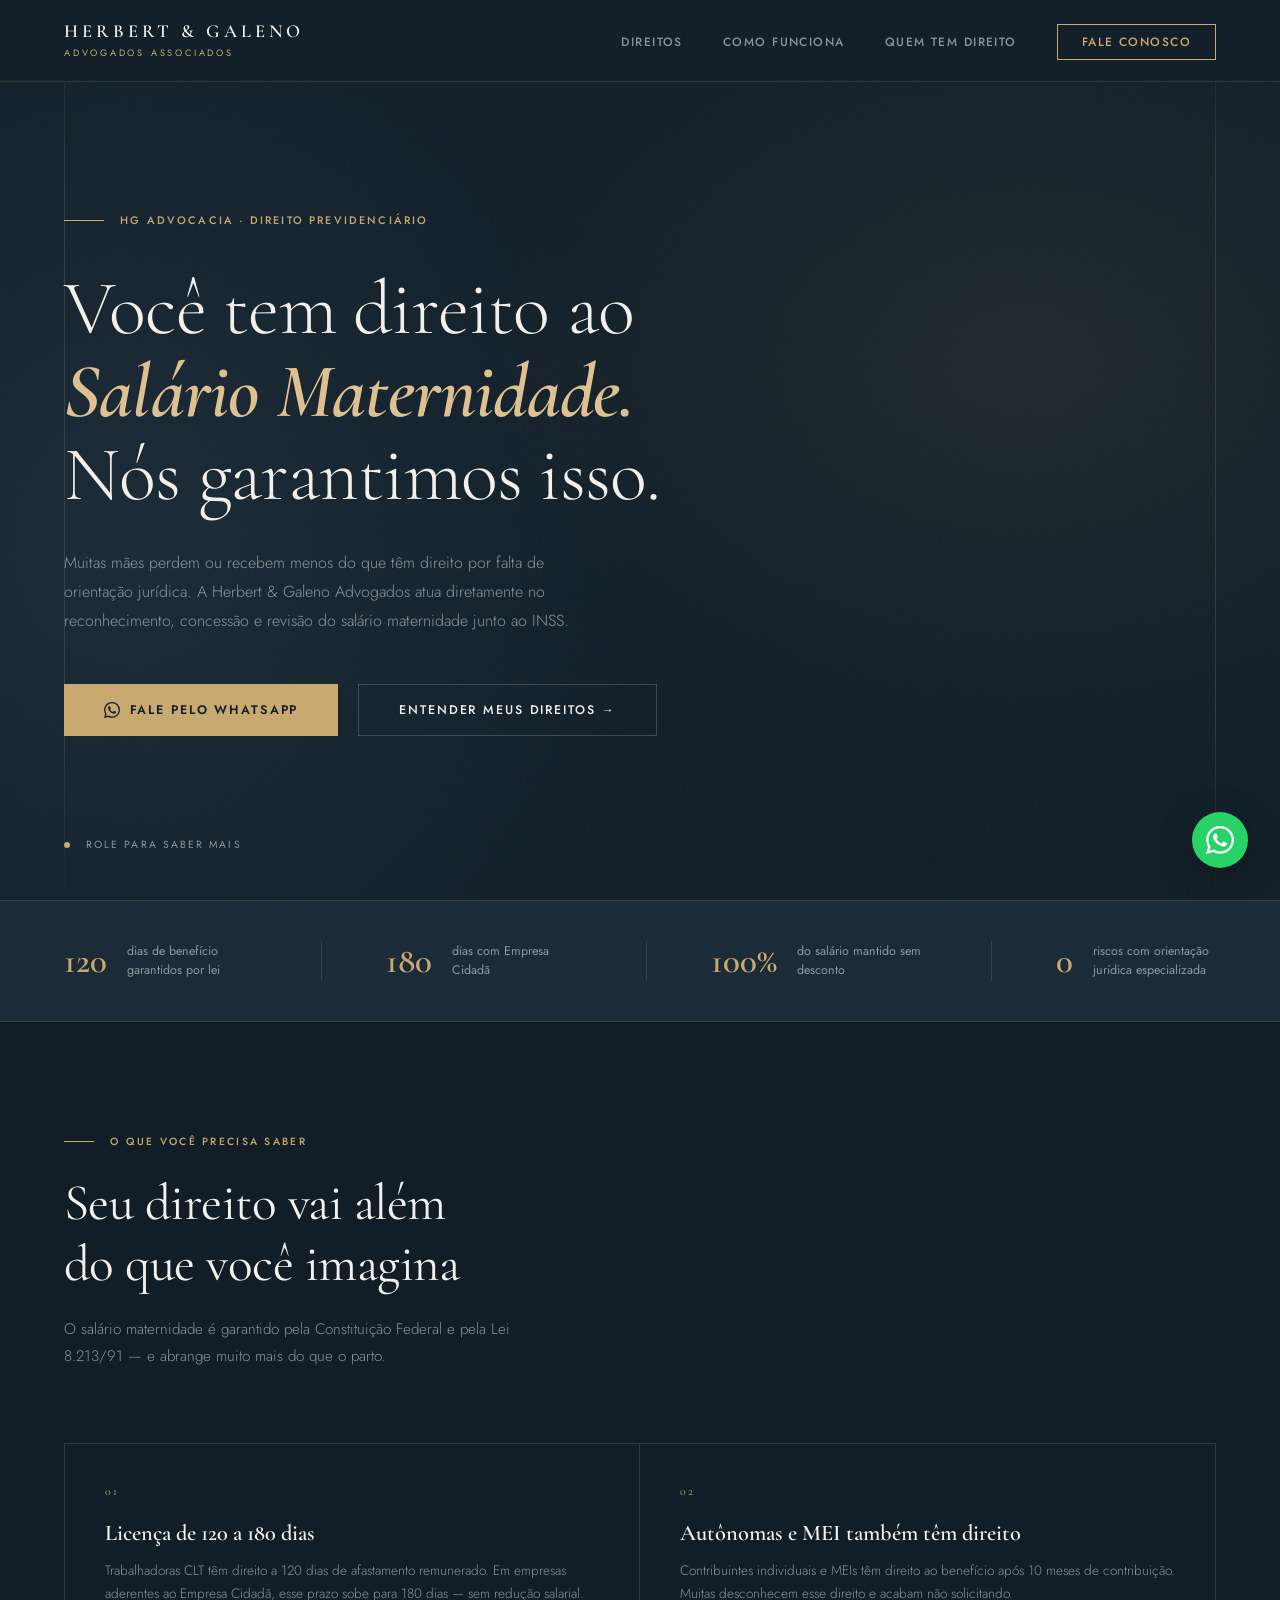
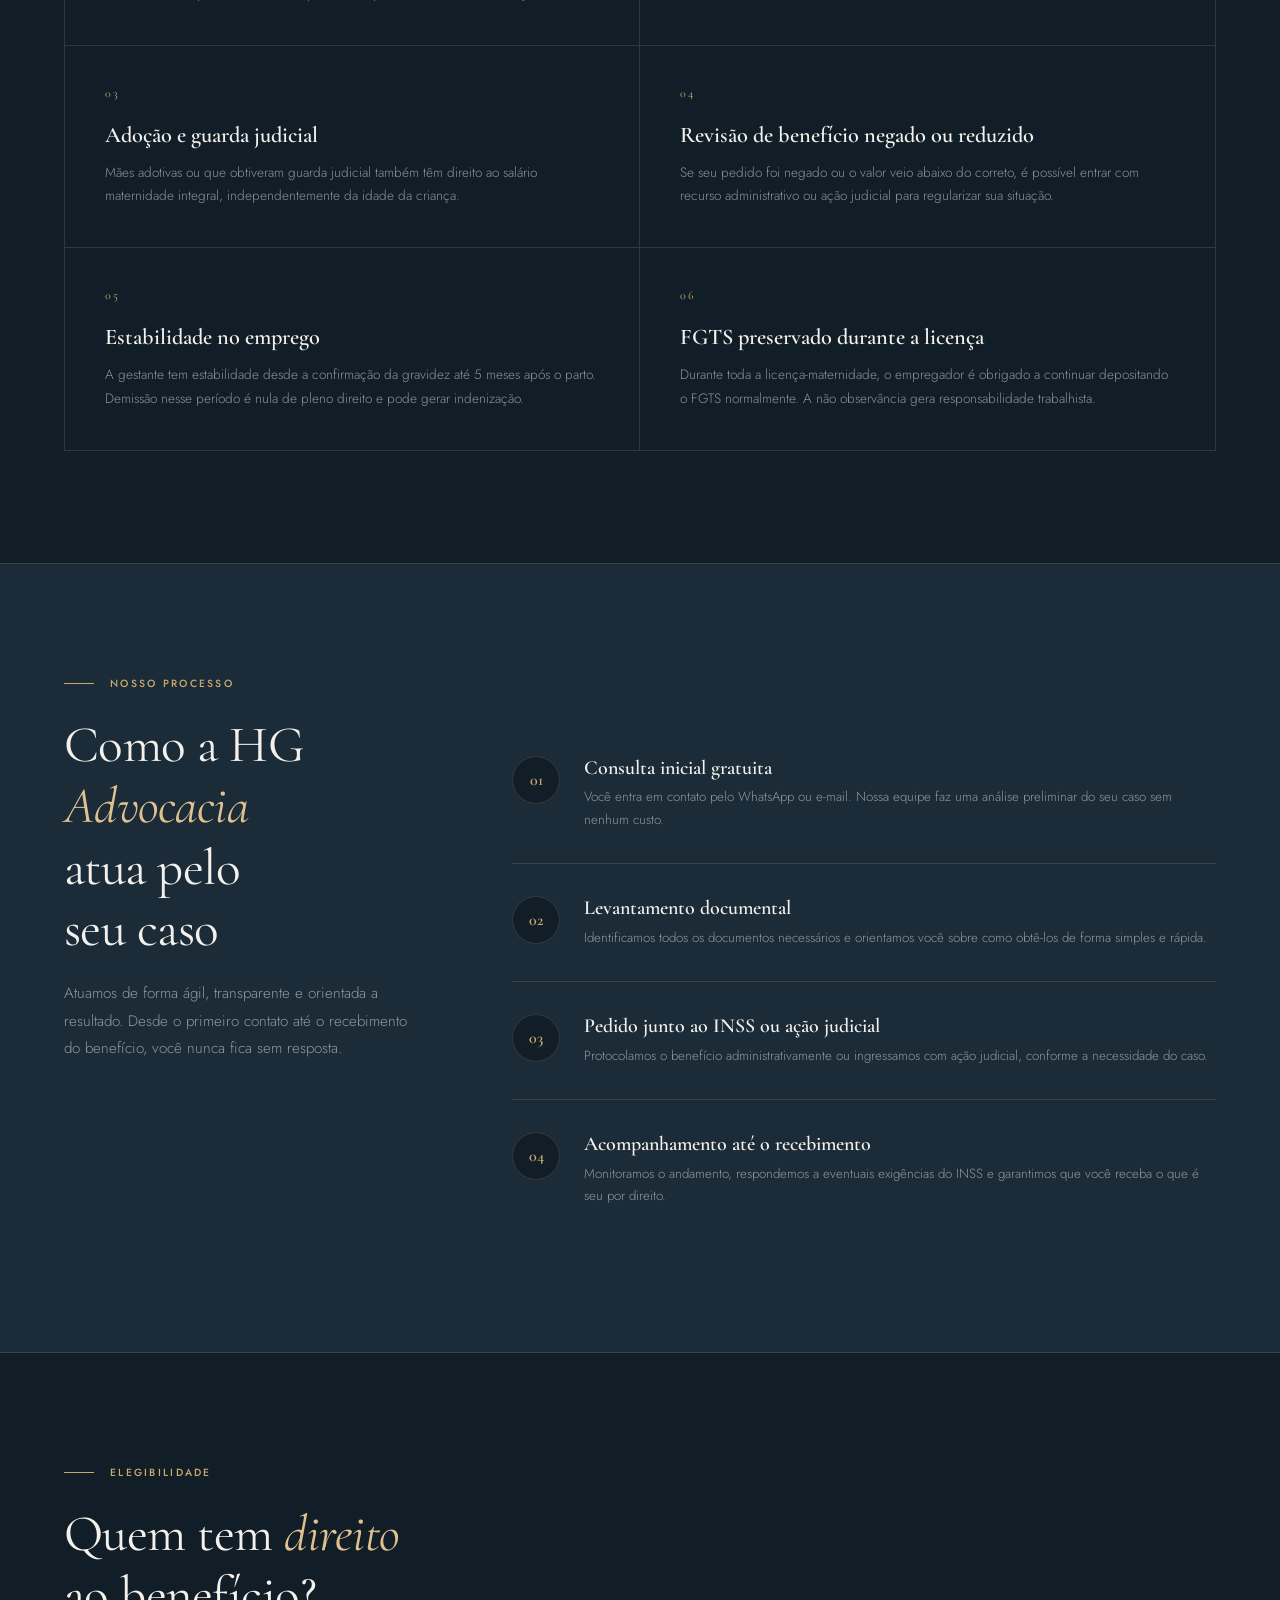
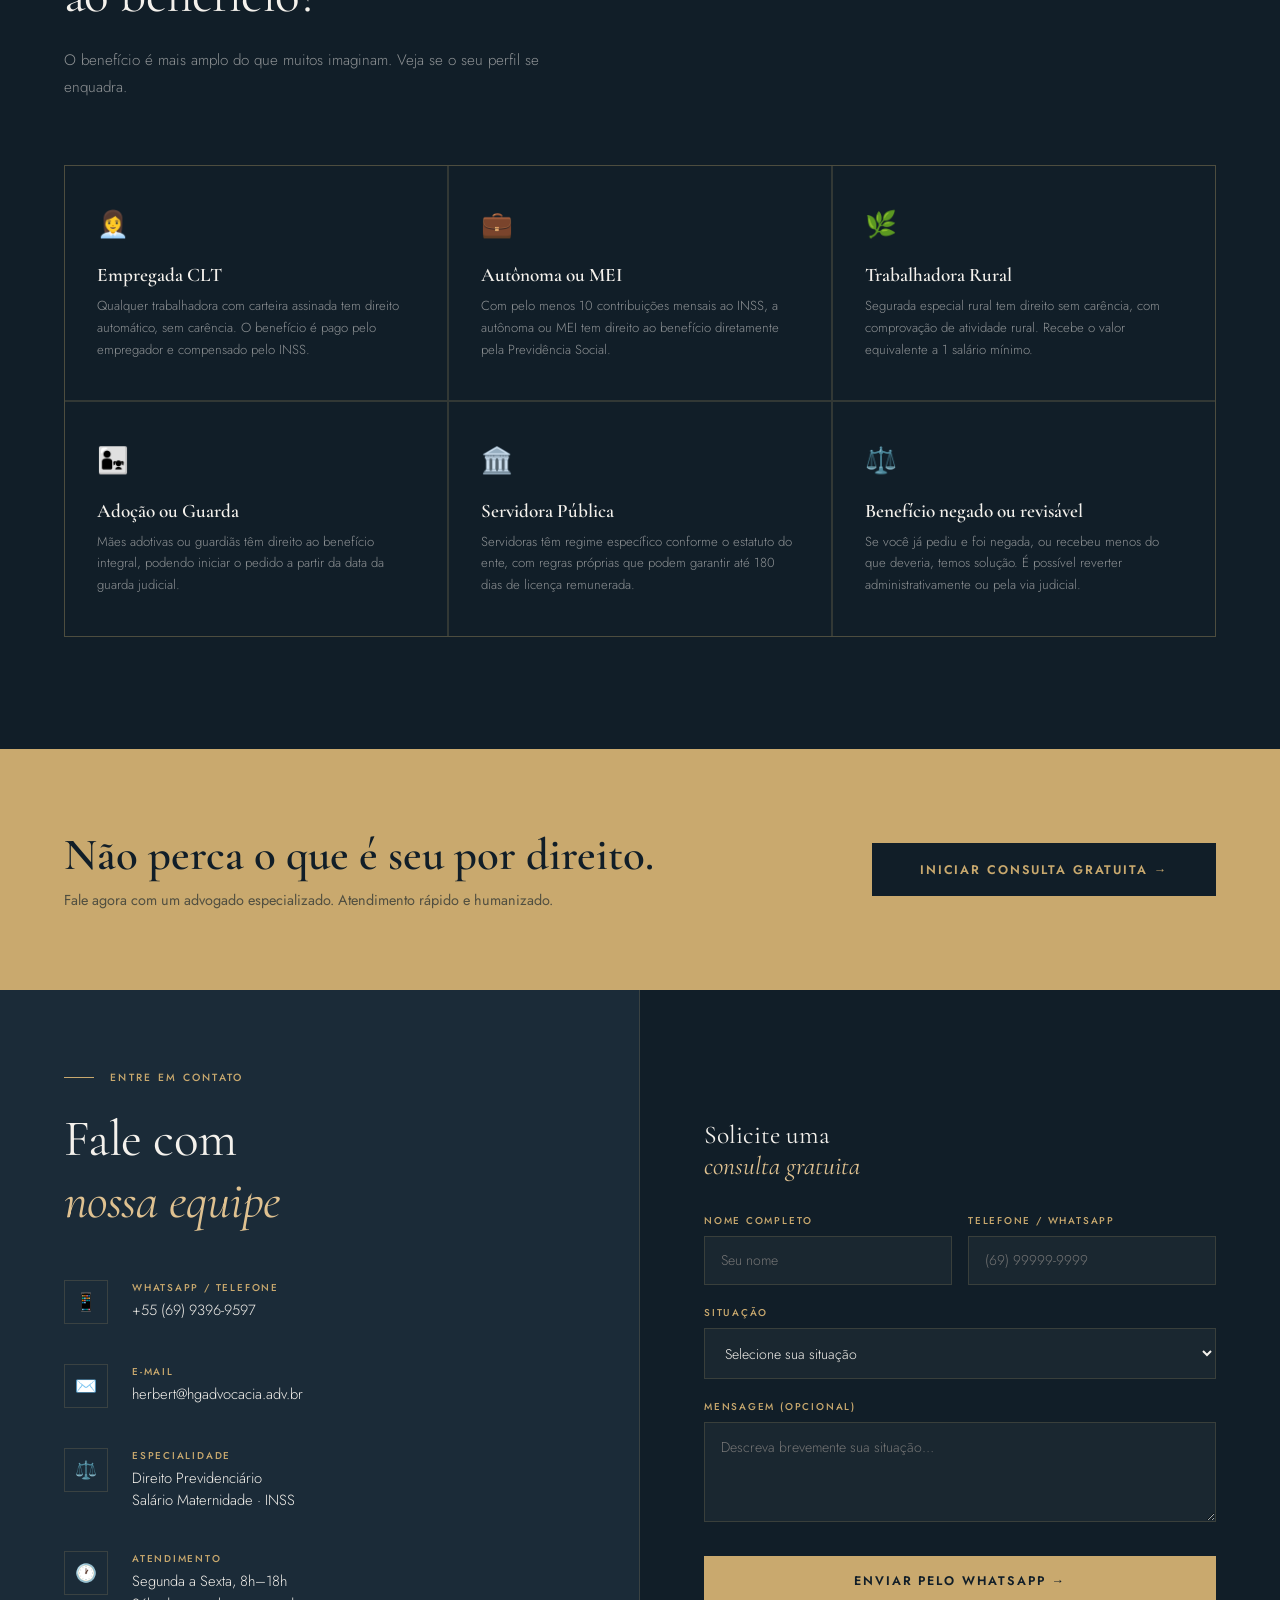
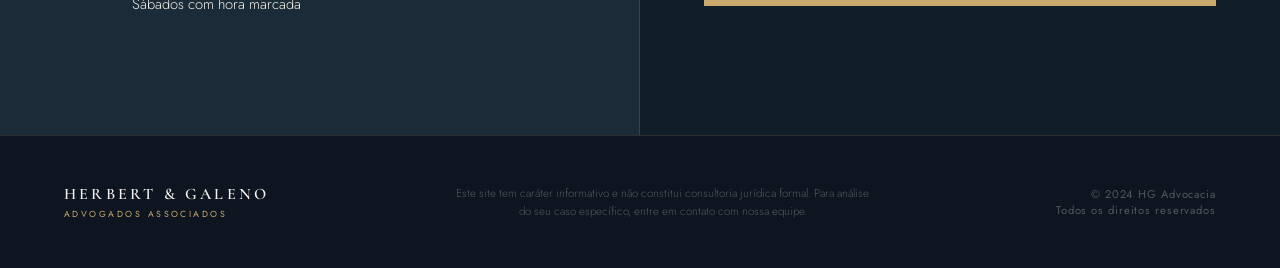
==== hg-salario-maternidade.html @ 3f0a9c1f "Add files via upload" ====
<!DOCTYPE html>
<html lang="pt-BR">
<head>
<meta charset="UTF-8">
<meta name="viewport" content="width=device-width, initial-scale=1.0">
<title>Salário Maternidade — Herbert & Galeno Advogados</title>
<link href="https://fonts.googleapis.com/css2?family=Cormorant+Garamond:ital,wght@0,300;0,400;0,600;0,700;1,300;1,400;1,600&family=Jost:wght@300;400;500;600&display=swap" rel="stylesheet">
<style>
  :root {
    --navy:    #1B2B38;
    --navy-dk: #111E28;
    --navy-lt: #253545;
    --gold:    #C9A96E;
    --gold-lt: #DFC190;
    --white:   #F4F1EC;
    --muted:   rgba(244,241,236,0.55);
    --border:  rgba(201,169,110,0.18);
  }

  *, *::before, *::after { box-sizing: border-box; margin: 0; padding: 0; }
  html { scroll-behavior: smooth; }

  body {
    font-family: 'Jost', sans-serif;
    background: var(--navy-dk);
    color: var(--white);
    overflow-x: hidden;
  }

  body::after {
    content: '';
    position: fixed; inset: 0;
    background-image: url("data:image/svg+xml,%3Csvg viewBox='0 0 512 512' xmlns='http://www.w3.org/2000/svg'%3E%3Cfilter id='g'%3E%3CfeTurbulence type='fractalNoise' baseFrequency='0.9' numOctaves='4' stitchTiles='stitch'/%3E%3C/filter%3E%3Crect width='100%25' height='100%25' filter='url(%23g)' opacity='0.035'/%3E%3C/svg%3E");
    pointer-events: none; z-index: 1000;
  }

  nav {
    position: fixed; top: 0; left: 0; right: 0; z-index: 200;
    display: flex; align-items: center; justify-content: space-between;
    padding: 1.4rem 4rem;
    background: rgba(17,30,40,0.92);
    backdrop-filter: blur(16px);
    border-bottom: 1px solid var(--border);
  }

  .nav-logo { display: flex; flex-direction: column; }

  .nav-logo-main {
    font-family: 'Cormorant Garamond', serif;
    font-size: 1.15rem; font-weight: 600;
    letter-spacing: 0.22em; color: var(--white);
    text-transform: uppercase; line-height: 1;
  }

  .nav-logo-sub {
    font-size: 0.58rem; font-weight: 400;
    letter-spacing: 0.3em; color: var(--gold);
    text-transform: uppercase; margin-top: 0.3rem;
  }

  .nav-links { display: flex; gap: 2.5rem; list-style: none; }

  .nav-links a {
    font-size: 0.75rem; font-weight: 500;
    letter-spacing: 0.12em; text-transform: uppercase;
    color: var(--muted); text-decoration: none;
    transition: color 0.2s;
  }

  .nav-links a:hover { color: var(--gold); }

  .nav-cta {
    border: 1px solid var(--gold) !important;
    color: var(--gold) !important;
    padding: 0.5rem 1.5rem !important;
    transition: background 0.2s, color 0.2s !important;
  }

  .nav-cta:hover { background: var(--gold) !important; color: var(--navy-dk) !important; }

  .hero {
    min-height: 100vh;
    display: flex; flex-direction: column;
    justify-content: center;
    padding: 8rem 4rem 5rem;
    position: relative; overflow: hidden;
  }

  .hero-bg {
    position: absolute; inset: 0;
    background:
      radial-gradient(ellipse 60% 60% at 80% 40%, rgba(201,169,110,0.07) 0%, transparent 70%),
      radial-gradient(ellipse 50% 80% at 10% 60%, rgba(27,43,56,0.9) 0%, transparent 80%);
    pointer-events: none;
  }

  .hero-line {
    position: absolute; top: 0; bottom: 0; left: 4rem;
    width: 1px;
    background: linear-gradient(to bottom, transparent, var(--border) 20%, var(--border) 80%, transparent);
    pointer-events: none;
  }

  .hero-line-r { left: auto; right: 4rem; }

  .hero-inner { max-width: 820px; position: relative; z-index: 2; }

  .hero-eyebrow {
    display: flex; align-items: center; gap: 1rem;
    margin-bottom: 2.5rem;
    animation: fadeIn 1s ease both;
  }

  .hero-eyebrow-line { width: 40px; height: 1px; background: var(--gold); }

  .hero-eyebrow-text {
    font-size: 0.68rem; font-weight: 500;
    letter-spacing: 0.2em; text-transform: uppercase;
    color: var(--gold);
  }

  .hero h1 {
    font-family: 'Cormorant Garamond', serif;
    font-size: clamp(3rem, 6vw, 5.5rem);
    font-weight: 300; line-height: 1.08;
    letter-spacing: -0.01em;
    margin-bottom: 2rem;
    animation: fadeIn 1s 0.2s ease both;
  }

  .hero h1 strong { font-weight: 600; font-style: italic; color: var(--gold-lt); }

  .hero-desc {
    font-size: 1rem; font-weight: 300; line-height: 1.8;
    color: var(--muted); max-width: 540px; margin-bottom: 3rem;
    animation: fadeIn 1s 0.4s ease both;
  }

  .hero-actions {
    display: flex; gap: 1.25rem; flex-wrap: wrap;
    animation: fadeIn 1s 0.6s ease both;
  }

  .btn-gold {
    background: var(--gold); color: var(--navy-dk);
    padding: 1rem 2.5rem;
    font-family: 'Jost', sans-serif;
    font-size: 0.78rem; font-weight: 600;
    letter-spacing: 0.15em; text-transform: uppercase;
    text-decoration: none;
    display: inline-flex; align-items: center; gap: 0.6rem;
    transition: background 0.2s, transform 0.2s;
  }

  .btn-gold:hover { background: var(--gold-lt); transform: translateY(-2px); }

  .btn-outline {
    border: 1px solid rgba(244,241,236,0.2); color: var(--white);
    padding: 1rem 2.5rem;
    font-size: 0.78rem; font-weight: 500;
    letter-spacing: 0.15em; text-transform: uppercase;
    text-decoration: none;
    transition: border-color 0.2s, color 0.2s, transform 0.2s;
  }

  .btn-outline:hover { border-color: var(--gold); color: var(--gold); transform: translateY(-2px); }

  .hero-scroll {
    position: absolute; bottom: 3rem; left: 4rem;
    display: flex; align-items: center; gap: 1rem;
    font-size: 0.65rem; letter-spacing: 0.2em; text-transform: uppercase;
    color: var(--muted);
    animation: fadeIn 1s 1s ease both;
  }

  .hero-scroll-dot {
    width: 6px; height: 6px; border-radius: 50%;
    background: var(--gold);
    animation: blink 2s infinite;
  }

  @keyframes blink { 0%,100%{opacity:1} 50%{opacity:0.3} }

  .intro-strip {
    background: var(--navy);
    border-top: 1px solid var(--border);
    border-bottom: 1px solid var(--border);
    padding: 2.5rem 4rem;
    display: flex; align-items: center; gap: 4rem;
    overflow-x: auto;
  }

  .strip-item { display: flex; align-items: center; gap: 1.25rem; flex-shrink: 0; }

  .strip-num {
    font-family: 'Cormorant Garamond', serif;
    font-size: 2.2rem; font-weight: 600;
    color: var(--gold); line-height: 1;
  }

  .strip-label { font-size: 0.78rem; font-weight: 400; color: var(--muted); line-height: 1.5; max-width: 130px; }

  .strip-sep { width: 1px; height: 40px; background: var(--border); flex-shrink: 0; }

  .section { padding: 7rem 4rem; }

  .section-eyebrow { display: flex; align-items: center; gap: 1rem; margin-bottom: 1.5rem; }
  .section-eyebrow-line { width: 30px; height: 1px; background: var(--gold); }
  .section-eyebrow-text {
    font-size: 0.65rem; font-weight: 500;
    letter-spacing: 0.22em; text-transform: uppercase;
    color: var(--gold);
  }

  .section-title {
    font-family: 'Cormorant Garamond', serif;
    font-size: clamp(2rem, 4vw, 3.2rem);
    font-weight: 400; line-height: 1.2;
    letter-spacing: -0.01em; margin-bottom: 1.25rem;
  }

  .section-title em { font-style: italic; color: var(--gold-lt); }

  .section-desc { font-size: 0.95rem; font-weight: 300; line-height: 1.8; color: var(--muted); max-width: 500px; }

  .direito-grid {
    display: grid; grid-template-columns: 1fr 1fr;
    gap: 0; margin-top: 4.5rem;
  }

  .direito-card {
    border: 1px solid var(--border);
    padding: 2.5rem;
    transition: background 0.25s;
  }

  .direito-card:hover { background: rgba(201,169,110,0.04); }
  .direito-card:nth-child(even) { border-left: none; }
  .direito-card:nth-child(n+3) { border-top: none; }

  .dc-num {
    font-family: 'Cormorant Garamond', serif;
    font-size: 0.75rem; letter-spacing: 0.2em;
    color: var(--gold); margin-bottom: 1.25rem; display: block;
  }

  .dc-title {
    font-family: 'Cormorant Garamond', serif;
    font-size: 1.4rem; font-weight: 600;
    margin-bottom: 0.75rem; line-height: 1.3;
  }

  .dc-text { font-size: 0.85rem; font-weight: 300; line-height: 1.7; color: var(--muted); }

  .como-section {
    background: var(--navy);
    border-top: 1px solid var(--border);
    border-bottom: 1px solid var(--border);
  }

  .como-inner {
    display: grid; grid-template-columns: 1fr 2fr;
    gap: 6rem; align-items: start;
  }

  .steps-list { margin-top: 3rem; }

  .step {
    display: grid; grid-template-columns: 48px 1fr;
    gap: 1.5rem; padding: 2rem 0;
    border-bottom: 1px solid var(--border);
  }

  .step:last-child { border-bottom: none; }

  .step-circle {
    width: 48px; height: 48px;
    border: 1px solid var(--border); border-radius: 50%;
    display: flex; align-items: center; justify-content: center;
    font-family: 'Cormorant Garamond', serif;
    font-size: 1rem; font-weight: 600; color: var(--gold);
    flex-shrink: 0; background: var(--navy-dk);
  }

  .step-body h4 { font-family: 'Cormorant Garamond', serif; font-size: 1.25rem; font-weight: 600; margin-bottom: 0.4rem; }
  .step-body p { font-size: 0.83rem; font-weight: 300; line-height: 1.7; color: var(--muted); }

  .quem-grid {
    display: grid; grid-template-columns: repeat(3, 1fr);
    gap: 1.5px; background: var(--border);
    margin-top: 4rem; border: 1px solid var(--border);
  }

  .quem-item { background: var(--navy-dk); padding: 2.5rem 2rem; transition: background 0.2s; }
  .quem-item:hover { background: rgba(27,43,56,0.7); }

  .qi-icon { font-size: 1.6rem; margin-bottom: 1.25rem; display: block; }

  .qi-title { font-family: 'Cormorant Garamond', serif; font-size: 1.2rem; font-weight: 600; margin-bottom: 0.5rem; }
  .qi-text { font-size: 0.82rem; font-weight: 300; line-height: 1.65; color: var(--muted); }

  .cta-band {
    background: var(--gold); padding: 5rem 4rem;
    display: flex; align-items: center; justify-content: space-between;
    gap: 3rem; flex-wrap: wrap;
  }

  .cta-band-text h2 {
    font-family: 'Cormorant Garamond', serif;
    font-size: clamp(1.8rem, 3.5vw, 2.8rem); font-weight: 600;
    color: var(--navy-dk); line-height: 1.2; margin-bottom: 0.5rem;
  }

  .cta-band-text p { font-size: 0.9rem; color: rgba(17,30,40,0.65); }

  .btn-dark {
    background: var(--navy-dk); color: var(--gold);
    padding: 1.1rem 3rem;
    font-size: 0.78rem; font-weight: 600;
    letter-spacing: 0.15em; text-transform: uppercase;
    text-decoration: none; white-space: nowrap;
    transition: background 0.2s; flex-shrink: 0;
  }

  .btn-dark:hover { background: var(--navy); }

  .contato-section {
    display: grid; grid-template-columns: 1fr 1fr;
  }

  .contato-info {
    background: var(--navy);
    padding: 5rem 4rem;
    border-right: 1px solid var(--border);
    display: flex; flex-direction: column; justify-content: center;
  }

  .contato-form-wrap {
    background: var(--navy-dk);
    padding: 5rem 4rem;
    display: flex; flex-direction: column; justify-content: center;
  }

  .contact-item { display: flex; gap: 1.5rem; margin-bottom: 2.5rem; }

  .contact-icon {
    width: 44px; height: 44px;
    border: 1px solid var(--border);
    display: flex; align-items: center; justify-content: center;
    font-size: 1.1rem; flex-shrink: 0;
  }

  .contact-label {
    font-size: 0.62rem; font-weight: 500;
    letter-spacing: 0.18em; text-transform: uppercase;
    color: var(--gold); display: block; margin-bottom: 0.25rem;
  }

  .contact-value { font-size: 0.92rem; font-weight: 300; color: var(--white); line-height: 1.5; }
  .contact-value a { color: inherit; text-decoration: none; transition: color 0.2s; }
  .contact-value a:hover { color: var(--gold); }

  .form-group { margin-bottom: 1.25rem; }

  .form-group label {
    display: block;
    font-size: 0.62rem; font-weight: 500;
    letter-spacing: 0.18em; text-transform: uppercase;
    color: var(--gold); margin-bottom: 0.5rem;
  }

  .form-group input,
  .form-group textarea,
  .form-group select {
    width: 100%;
    background: rgba(255,255,255,0.04);
    border: 1px solid var(--border); border-radius: 0;
    padding: 0.85rem 1rem; color: var(--white);
    font-family: 'Jost', sans-serif; font-size: 0.88rem; font-weight: 300;
    outline: none; transition: border-color 0.2s;
  }

  .form-group input:focus,
  .form-group textarea:focus,
  .form-group select:focus { border-color: var(--gold); }

  .form-group textarea { resize: vertical; min-height: 100px; }
  .form-group select option { background: var(--navy-dk); }

  .form-grid { display: grid; grid-template-columns: 1fr 1fr; gap: 1rem; }

  .btn-form {
    background: var(--gold); color: var(--navy-dk); border: none;
    padding: 1rem 2.5rem;
    font-family: 'Jost', sans-serif; font-size: 0.78rem; font-weight: 600;
    letter-spacing: 0.15em; text-transform: uppercase;
    cursor: pointer; width: 100%; margin-top: 0.5rem;
    transition: background 0.2s;
  }

  .btn-form:hover { background: var(--gold-lt); }

  footer {
    background: #0C1520; border-top: 1px solid var(--border);
    padding: 3rem 4rem;
    display: flex; align-items: center; justify-content: space-between;
    flex-wrap: wrap; gap: 1.5rem;
  }

  .footer-note {
    font-size: 0.72rem; font-weight: 300;
    color: rgba(244,241,236,0.3); max-width: 420px;
    line-height: 1.6; text-align: center;
  }

  .footer-right { font-size: 0.7rem; color: rgba(244,241,236,0.3); letter-spacing: 0.08em; text-align: right; }

  .reveal { opacity: 0; transform: translateY(28px); transition: opacity 0.8s ease, transform 0.8s ease; }
  .reveal.on { opacity: 1; transform: translateY(0); }

  @keyframes fadeIn {
    from { opacity: 0; transform: translateY(20px); }
    to   { opacity: 1; transform: translateY(0); }
  }

  .wa-float {
    position: fixed; bottom: 2rem; right: 2rem;
    width: 56px; height: 56px; background: #25D366;
    border-radius: 50%;
    display: flex; align-items: center; justify-content: center;
    box-shadow: 0 8px 32px rgba(0,0,0,0.35);
    z-index: 500; text-decoration: none;
    transition: transform 0.2s, box-shadow 0.2s;
  }

  .wa-float:hover { transform: scale(1.1); box-shadow: 0 12px 40px rgba(0,0,0,0.4); }
  .wa-float svg { width: 28px; height: 28px; fill: #fff; }

  @media (max-width: 960px) {
    nav { padding: 1rem 1.5rem; }
    .nav-links { display: none; }
    .hero { padding: 7rem 1.5rem 4rem; }
    .hero-line, .hero-scroll { display: none; }
    .intro-strip { padding: 2rem 1.5rem; gap: 2rem; }
    .section { padding: 4rem 1.5rem; }
    .direito-grid { grid-template-columns: 1fr; }
    .direito-card { border: 1px solid var(--border) !important; margin-bottom: -1px; }
    .como-inner { grid-template-columns: 1fr; gap: 2rem; }
    .quem-grid { grid-template-columns: 1fr 1fr; }
    .cta-band { padding: 3rem 1.5rem; flex-direction: column; }
    .contato-section { grid-template-columns: 1fr; }
    .contato-info, .contato-form-wrap { padding: 3rem 1.5rem; }
    footer { padding: 2rem 1.5rem; flex-direction: column; align-items: flex-start; }
    .footer-right, .footer-note { text-align: left; }
    .form-grid { grid-template-columns: 1fr; }
  }

  @media (max-width: 600px) {
    .quem-grid { grid-template-columns: 1fr; }
  }
</style>
</head>
<body>

<a class="wa-float" href="https://wa.me/5569933969597" target="_blank" rel="noopener" aria-label="WhatsApp">
  <svg viewBox="0 0 24 24" xmlns="http://www.w3.org/2000/svg"><path d="M17.472 14.382c-.297-.149-1.758-.867-2.03-.967-.273-.099-.471-.148-.67.15-.197.297-.767.966-.94 1.164-.173.199-.347.223-.644.075-.297-.15-1.255-.463-2.39-1.475-.883-.788-1.48-1.761-1.653-2.059-.173-.297-.018-.458.13-.606.134-.133.298-.347.446-.52.149-.174.198-.298.298-.497.099-.198.05-.371-.025-.52-.075-.149-.669-1.612-.916-2.207-.242-.579-.487-.5-.669-.51-.173-.008-.371-.01-.57-.01-.198 0-.52.074-.792.372-.272.297-1.04 1.016-1.04 2.479 0 1.462 1.065 2.875 1.213 3.074.149.198 2.096 3.2 5.077 4.487.709.306 1.262.489 1.694.625.712.227 1.36.195 1.871.118.571-.085 1.758-.719 2.006-1.413.248-.694.248-1.289.173-1.413-.074-.124-.272-.198-.57-.347m-5.421 7.403h-.004a9.87 9.87 0 01-5.031-1.378l-.361-.214-3.741.982.998-3.648-.235-.374a9.86 9.86 0 01-1.51-5.26c.001-5.45 4.436-9.884 9.888-9.884 2.64 0 5.122 1.03 6.988 2.898a9.825 9.825 0 012.893 6.994c-.003 5.45-4.437 9.884-9.885 9.884m8.413-18.297A11.815 11.815 0 0012.05 0C5.495 0 .16 5.335.157 11.892c0 2.096.547 4.142 1.588 5.945L.057 24l6.305-1.654a11.882 11.882 0 005.683 1.448h.005c6.554 0 11.89-5.335 11.893-11.893a11.821 11.821 0 00-3.48-8.413z"/></svg>
</a>

<nav>
  <div class="nav-logo">
    <span class="nav-logo-main">Herbert &amp; Galeno</span>
    <span class="nav-logo-sub">Advogados Associados</span>
  </div>
  <ul class="nav-links">
    <li><a href="#direito">Direitos</a></li>
    <li><a href="#como-funciona">Como funciona</a></li>
    <li><a href="#quem">Quem tem direito</a></li>
    <li><a href="#contato" class="nav-cta">Fale conosco</a></li>
  </ul>
</nav>

<section class="hero">
  <div class="hero-bg"></div>
  <div class="hero-line"></div>
  <div class="hero-line hero-line-r"></div>
  <div class="hero-inner">
    <div class="hero-eyebrow">
      <div class="hero-eyebrow-line"></div>
      <span class="hero-eyebrow-text">HG Advocacia · Direito Previdenciário</span>
    </div>
    <h1>
      Você tem direito ao<br>
      <strong>Salário Maternidade.</strong><br>
      Nós garantimos isso.
    </h1>
    <p class="hero-desc">
      Muitas mães perdem ou recebem menos do que têm direito por falta de orientação jurídica. A Herbert &amp; Galeno Advogados atua diretamente no reconhecimento, concessão e revisão do salário maternidade junto ao INSS.
    </p>
    <div class="hero-actions">
      <a href="https://wa.me/5569933969597" target="_blank" class="btn-gold">
        <svg width="16" height="16" viewBox="0 0 24 24" fill="currentColor"><path d="M17.472 14.382c-.297-.149-1.758-.867-2.03-.967-.273-.099-.471-.148-.67.15-.197.297-.767.966-.94 1.164-.173.199-.347.223-.644.075-.297-.15-1.255-.463-2.39-1.475-.883-.788-1.48-1.761-1.653-2.059-.173-.297-.018-.458.13-.606.134-.133.298-.347.446-.52.149-.174.198-.298.298-.497.099-.198.05-.371-.025-.52-.075-.149-.669-1.612-.916-2.207-.242-.579-.487-.5-.669-.51-.173-.008-.371-.01-.57-.01-.198 0-.52.074-.792.372-.272.297-1.04 1.016-1.04 2.479 0 1.462 1.065 2.875 1.213 3.074.149.198 2.096 3.2 5.077 4.487.709.306 1.262.489 1.694.625.712.227 1.36.195 1.871.118.571-.085 1.758-.719 2.006-1.413.248-.694.248-1.289.173-1.413-.074-.124-.272-.198-.57-.347m-5.421 7.403h-.004a9.87 9.87 0 01-5.031-1.378l-.361-.214-3.741.982.998-3.648-.235-.374a9.86 9.86 0 01-1.51-5.26c.001-5.45 4.436-9.884 9.888-9.884 2.64 0 5.122 1.03 6.988 2.898a9.825 9.825 0 012.893 6.994c-.003 5.45-4.437 9.884-9.885 9.884m8.413-18.297A11.815 11.815 0 0012.05 0C5.495 0 .16 5.335.157 11.892c0 2.096.547 4.142 1.588 5.945L.057 24l6.305-1.654a11.882 11.882 0 005.683 1.448h.005c6.554 0 11.89-5.335 11.893-11.893a11.821 11.821 0 00-3.48-8.413z"/></svg>
        Fale pelo WhatsApp
      </a>
      <a href="#direito" class="btn-outline">Entender meus direitos →</a>
    </div>
  </div>
  <div class="hero-scroll">
    <div class="hero-scroll-dot"></div>
    <span>Role para saber mais</span>
  </div>
</section>

<div class="intro-strip">
  <div class="strip-item reveal"><div class="strip-num">120</div><div class="strip-label">dias de benefício garantidos por lei</div></div>
  <div class="strip-sep"></div>
  <div class="strip-item reveal"><div class="strip-num">180</div><div class="strip-label">dias com Empresa Cidadã</div></div>
  <div class="strip-sep"></div>
  <div class="strip-item reveal"><div class="strip-num">100%</div><div class="strip-label">do salário mantido sem desconto</div></div>
  <div class="strip-sep"></div>
  <div class="strip-item reveal"><div class="strip-num">0</div><div class="strip-label">riscos com orientação jurídica especializada</div></div>
</div>

<section id="direito" class="section">
  <div class="section-eyebrow reveal"><div class="section-eyebrow-line"></div><span class="section-eyebrow-text">O que você precisa saber</span></div>
  <h2 class="section-title reveal">Seu direito vai além<br>do que você imagina</h2>
  <p class="section-desc reveal">O salário maternidade é garantido pela Constituição Federal e pela Lei 8.213/91 — e abrange muito mais do que o parto.</p>

  <div class="direito-grid">
    <div class="direito-card reveal">
      <span class="dc-num">01</span>
      <h3 class="dc-title">Licença de 120 a 180 dias</h3>
      <p class="dc-text">Trabalhadoras CLT têm direito a 120 dias de afastamento remunerado. Em empresas aderentes ao Empresa Cidadã, esse prazo sobe para 180 dias — sem redução salarial.</p>
    </div>
    <div class="direito-card reveal">
      <span class="dc-num">02</span>
      <h3 class="dc-title">Autônomas e MEI também têm direito</h3>
      <p class="dc-text">Contribuintes individuais e MEIs têm direito ao benefício após 10 meses de contribuição. Muitas desconhecem esse direito e acabam não solicitando.</p>
    </div>
    <div class="direito-card reveal">
      <span class="dc-num">03</span>
      <h3 class="dc-title">Adoção e guarda judicial</h3>
      <p class="dc-text">Mães adotivas ou que obtiveram guarda judicial também têm direito ao salário maternidade integral, independentemente da idade da criança.</p>
    </div>
    <div class="direito-card reveal">
      <span class="dc-num">04</span>
      <h3 class="dc-title">Revisão de benefício negado ou reduzido</h3>
      <p class="dc-text">Se seu pedido foi negado ou o valor veio abaixo do correto, é possível entrar com recurso administrativo ou ação judicial para regularizar sua situação.</p>
    </div>
    <div class="direito-card reveal">
      <span class="dc-num">05</span>
      <h3 class="dc-title">Estabilidade no emprego</h3>
      <p class="dc-text">A gestante tem estabilidade desde a confirmação da gravidez até 5 meses após o parto. Demissão nesse período é nula de pleno direito e pode gerar indenização.</p>
    </div>
    <div class="direito-card reveal">
      <span class="dc-num">06</span>
      <h3 class="dc-title">FGTS preservado durante a licença</h3>
      <p class="dc-text">Durante toda a licença-maternidade, o empregador é obrigado a continuar depositando o FGTS normalmente. A não observância gera responsabilidade trabalhista.</p>
    </div>
  </div>
</section>

<section id="como-funciona" class="section como-section">
  <div class="como-inner">
    <div>
      <div class="section-eyebrow reveal"><div class="section-eyebrow-line"></div><span class="section-eyebrow-text">Nosso processo</span></div>
      <h2 class="section-title reveal">Como a HG<br><em>Advocacia</em><br>atua pelo<br>seu caso</h2>
      <p class="section-desc reveal" style="margin-top:1rem;">Atuamos de forma ágil, transparente e orientada a resultado. Desde o primeiro contato até o recebimento do benefício, você nunca fica sem resposta.</p>
    </div>
    <div class="steps-list">
      <div class="step reveal">
        <div class="step-circle">01</div>
        <div class="step-body">
          <h4>Consulta inicial gratuita</h4>
          <p>Você entra em contato pelo WhatsApp ou e-mail. Nossa equipe faz uma análise preliminar do seu caso sem nenhum custo.</p>
        </div>
      </div>
      <div class="step reveal">
        <div class="step-circle">02</div>
        <div class="step-body">
          <h4>Levantamento documental</h4>
          <p>Identificamos todos os documentos necessários e orientamos você sobre como obtê-los de forma simples e rápida.</p>
        </div>
      </div>
      <div class="step reveal">
        <div class="step-circle">03</div>
        <div class="step-body">
          <h4>Pedido junto ao INSS ou ação judicial</h4>
          <p>Protocolamos o benefício administrativamente ou ingressamos com ação judicial, conforme a necessidade do caso.</p>
        </div>
      </div>
      <div class="step reveal">
        <div class="step-circle">04</div>
        <div class="step-body">
          <h4>Acompanhamento até o recebimento</h4>
          <p>Monitoramos o andamento, respondemos a eventuais exigências do INSS e garantimos que você receba o que é seu por direito.</p>
        </div>
      </div>
    </div>
  </div>
</section>

<section id="quem" class="section">
  <div class="section-eyebrow reveal"><div class="section-eyebrow-line"></div><span class="section-eyebrow-text">Elegibilidade</span></div>
  <h2 class="section-title reveal">Quem tem <em>direito</em><br>ao benefício?</h2>
  <p class="section-desc reveal">O benefício é mais amplo do que muitos imaginam. Veja se o seu perfil se enquadra.</p>

  <div class="quem-grid">
    <div class="quem-item reveal">
      <span class="qi-icon">👩‍💼</span>
      <h4 class="qi-title">Empregada CLT</h4>
      <p class="qi-text">Qualquer trabalhadora com carteira assinada tem direito automático, sem carência. O benefício é pago pelo empregador e compensado pelo INSS.</p>
    </div>
    <div class="quem-item reveal">
      <span class="qi-icon">💼</span>
      <h4 class="qi-title">Autônoma ou MEI</h4>
      <p class="qi-text">Com pelo menos 10 contribuições mensais ao INSS, a autônoma ou MEI tem direito ao benefício diretamente pela Previdência Social.</p>
    </div>
    <div class="quem-item reveal">
      <span class="qi-icon">🌿</span>
      <h4 class="qi-title">Trabalhadora Rural</h4>
      <p class="qi-text">Segurada especial rural tem direito sem carência, com comprovação de atividade rural. Recebe o valor equivalente a 1 salário mínimo.</p>
    </div>
    <div class="quem-item reveal">
      <span class="qi-icon">👨‍👧</span>
      <h4 class="qi-title">Adoção ou Guarda</h4>
      <p class="qi-text">Mães adotivas ou guardiãs têm direito ao benefício integral, podendo iniciar o pedido a partir da data da guarda judicial.</p>
    </div>
    <div class="quem-item reveal">
      <span class="qi-icon">🏛️</span>
      <h4 class="qi-title">Servidora Pública</h4>
      <p class="qi-text">Servidoras têm regime específico conforme o estatuto do ente, com regras próprias que podem garantir até 180 dias de licença remunerada.</p>
    </div>
    <div class="quem-item reveal">
      <span class="qi-icon">⚖️</span>
      <h4 class="qi-title">Benefício negado ou revisável</h4>
      <p class="qi-text">Se você já pediu e foi negada, ou recebeu menos do que deveria, temos solução. É possível reverter administrativamente ou pela via judicial.</p>
    </div>
  </div>
</section>

<div class="cta-band">
  <div class="cta-band-text">
    <h2>Não perca o que é seu por direito.</h2>
    <p>Fale agora com um advogado especializado. Atendimento rápido e humanizado.</p>
  </div>
  <a href="https://wa.me/5569933969597" target="_blank" class="btn-dark">Iniciar consulta gratuita →</a>
</div>

<div id="contato" class="contato-section">
  <div class="contato-info">
    <div class="section-eyebrow reveal"><div class="section-eyebrow-line"></div><span class="section-eyebrow-text">Entre em contato</span></div>
    <h2 class="section-title reveal" style="max-width:320px; margin-bottom:3rem;">Fale com<br><em>nossa equipe</em></h2>

    <div class="contact-item reveal">
      <div class="contact-icon">📱</div>
      <div>
        <span class="contact-label">WhatsApp / Telefone</span>
        <div class="contact-value"><a href="https://wa.me/5569933969597" target="_blank">+55 (69) 9396-9597</a></div>
      </div>
    </div>
    <div class="contact-item reveal">
      <div class="contact-icon">✉️</div>
      <div>
        <span class="contact-label">E-mail</span>
        <div class="contact-value"><a href="mailto:herbert@hgadvocacia.adv.br">herbert@hgadvocacia.adv.br</a></div>
      </div>
    </div>
    <div class="contact-item reveal">
      <div class="contact-icon">⚖️</div>
      <div>
        <span class="contact-label">Especialidade</span>
        <div class="contact-value">Direito Previdenciário<br>Salário Maternidade · INSS</div>
      </div>
    </div>
    <div class="contact-item reveal">
      <div class="contact-icon">🕐</div>
      <div>
        <span class="contact-label">Atendimento</span>
        <div class="contact-value">Segunda a Sexta, 8h–18h<br>Sábados com hora marcada</div>
      </div>
    </div>
  </div>

  <div class="contato-form-wrap">
    <h3 class="reveal" style="font-family:'Cormorant Garamond',serif; font-size:1.6rem; font-weight:400; margin-bottom:2rem;">Solicite uma<br><em style="color:var(--gold-lt)">consulta gratuita</em></h3>
    <form onsubmit="enviarForm(event)">
      <div class="form-grid">
        <div class="form-group reveal">
          <label>Nome completo</label>
          <input type="text" id="nome" placeholder="Seu nome" required>
        </div>
        <div class="form-group reveal">
          <label>Telefone / WhatsApp</label>
          <input type="tel" id="telefone" placeholder="(69) 99999-9999" required>
        </div>
      </div>
      <div class="form-group reveal">
        <label>Situação</label>
        <select id="situacao">
          <option value="">Selecione sua situação</option>
          <option>Sou CLT e quero solicitar o benefício</option>
          <option>Sou autônoma / MEI</option>
          <option>Meu pedido foi negado pelo INSS</option>
          <option>Recebi valor menor do que o correto</option>
          <option>Sou trabalhadora rural</option>
          <option>Adoção ou guarda judicial</option>
          <option>Outra situação</option>
        </select>
      </div>
      <div class="form-group reveal">
        <label>Mensagem (opcional)</label>
        <textarea id="mensagem" placeholder="Descreva brevemente sua situação…"></textarea>
      </div>
      <button type="submit" class="btn-form reveal">Enviar pelo WhatsApp →</button>
    </form>
  </div>
</div>

<footer>
  <div>
    <div style="font-family:'Cormorant Garamond',serif; font-size:1rem; font-weight:600; letter-spacing:0.2em; color:var(--white); text-transform:uppercase;">HERBERT &amp; GALENO</div>
    <div style="font-size:0.55rem; letter-spacing:0.28em; color:var(--gold); text-transform:uppercase; margin-top:0.3rem;">Advogados Associados</div>
  </div>
  <div class="footer-note">Este site tem caráter informativo e não constitui consultoria jurídica formal. Para análise do seu caso específico, entre em contato com nossa equipe.</div>
  <div class="footer-right">© 2024 HG Advocacia<br>Todos os direitos reservados</div>
</footer>

<script>
  const reveals = document.querySelectorAll('.reveal');
  const io = new IntersectionObserver((entries) => {
    entries.forEach((e, i) => {
      if (e.isIntersecting) {
        setTimeout(() => e.target.classList.add('on'), i * 70);
        io.unobserve(e.target);
      }
    });
  }, { threshold: 0.08 });
  reveals.forEach(el => io.observe(el));

  function enviarForm(ev) {
    ev.preventDefault();
    const nome = document.getElementById('nome').value;
    const tel = document.getElementById('telefone').value;
    const sit = document.getElementById('situacao').value;
    const msg = document.getElementById('mensagem').value;
    const texto = `Olá! Vim pelo site da HG Advocacia.\n\n*Nome:* ${nome}\n*Telefone:* ${tel}\n*Situação:* ${sit || 'Não informada'}\n` + (msg ? `*Mensagem:* ${msg}` : '');
    window.open(`https://wa.me/5569933969597?text=${encodeURIComponent(texto)}`, '_blank');
  }
</script>
</body>
</html>
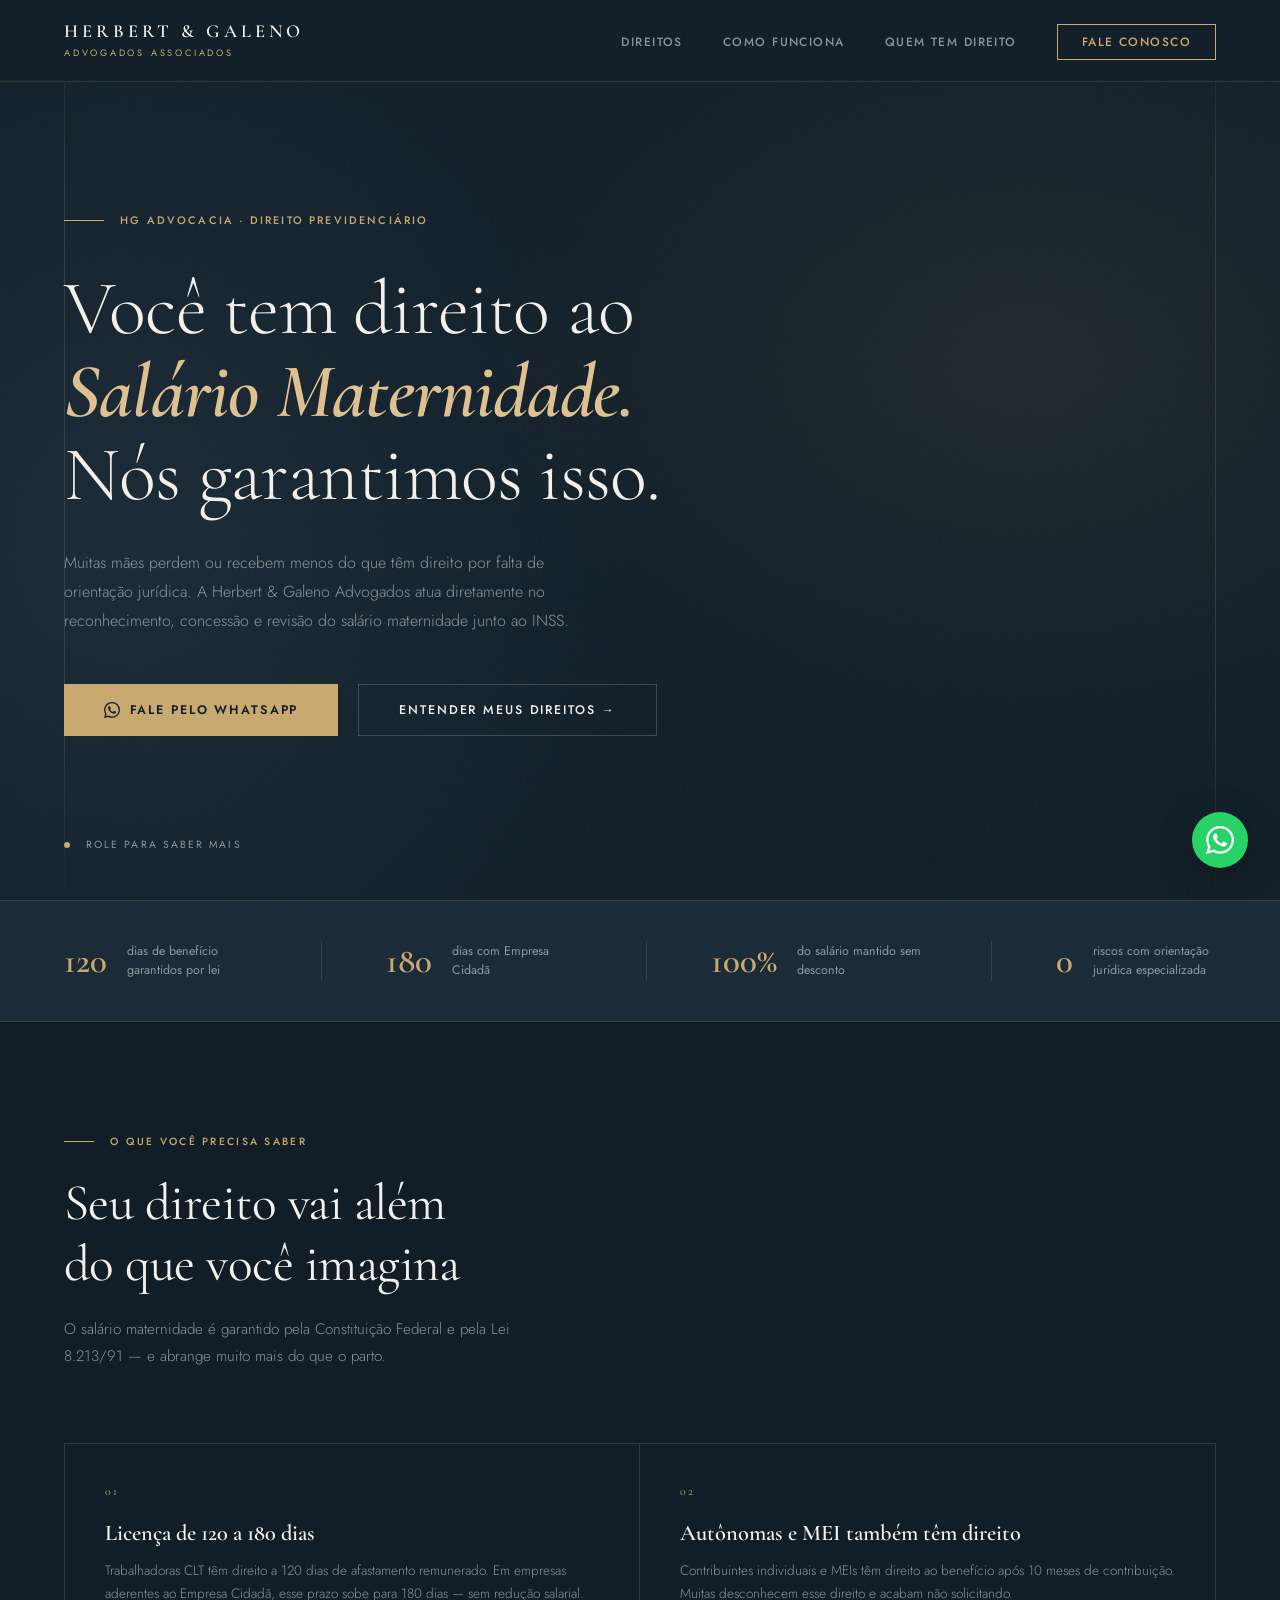
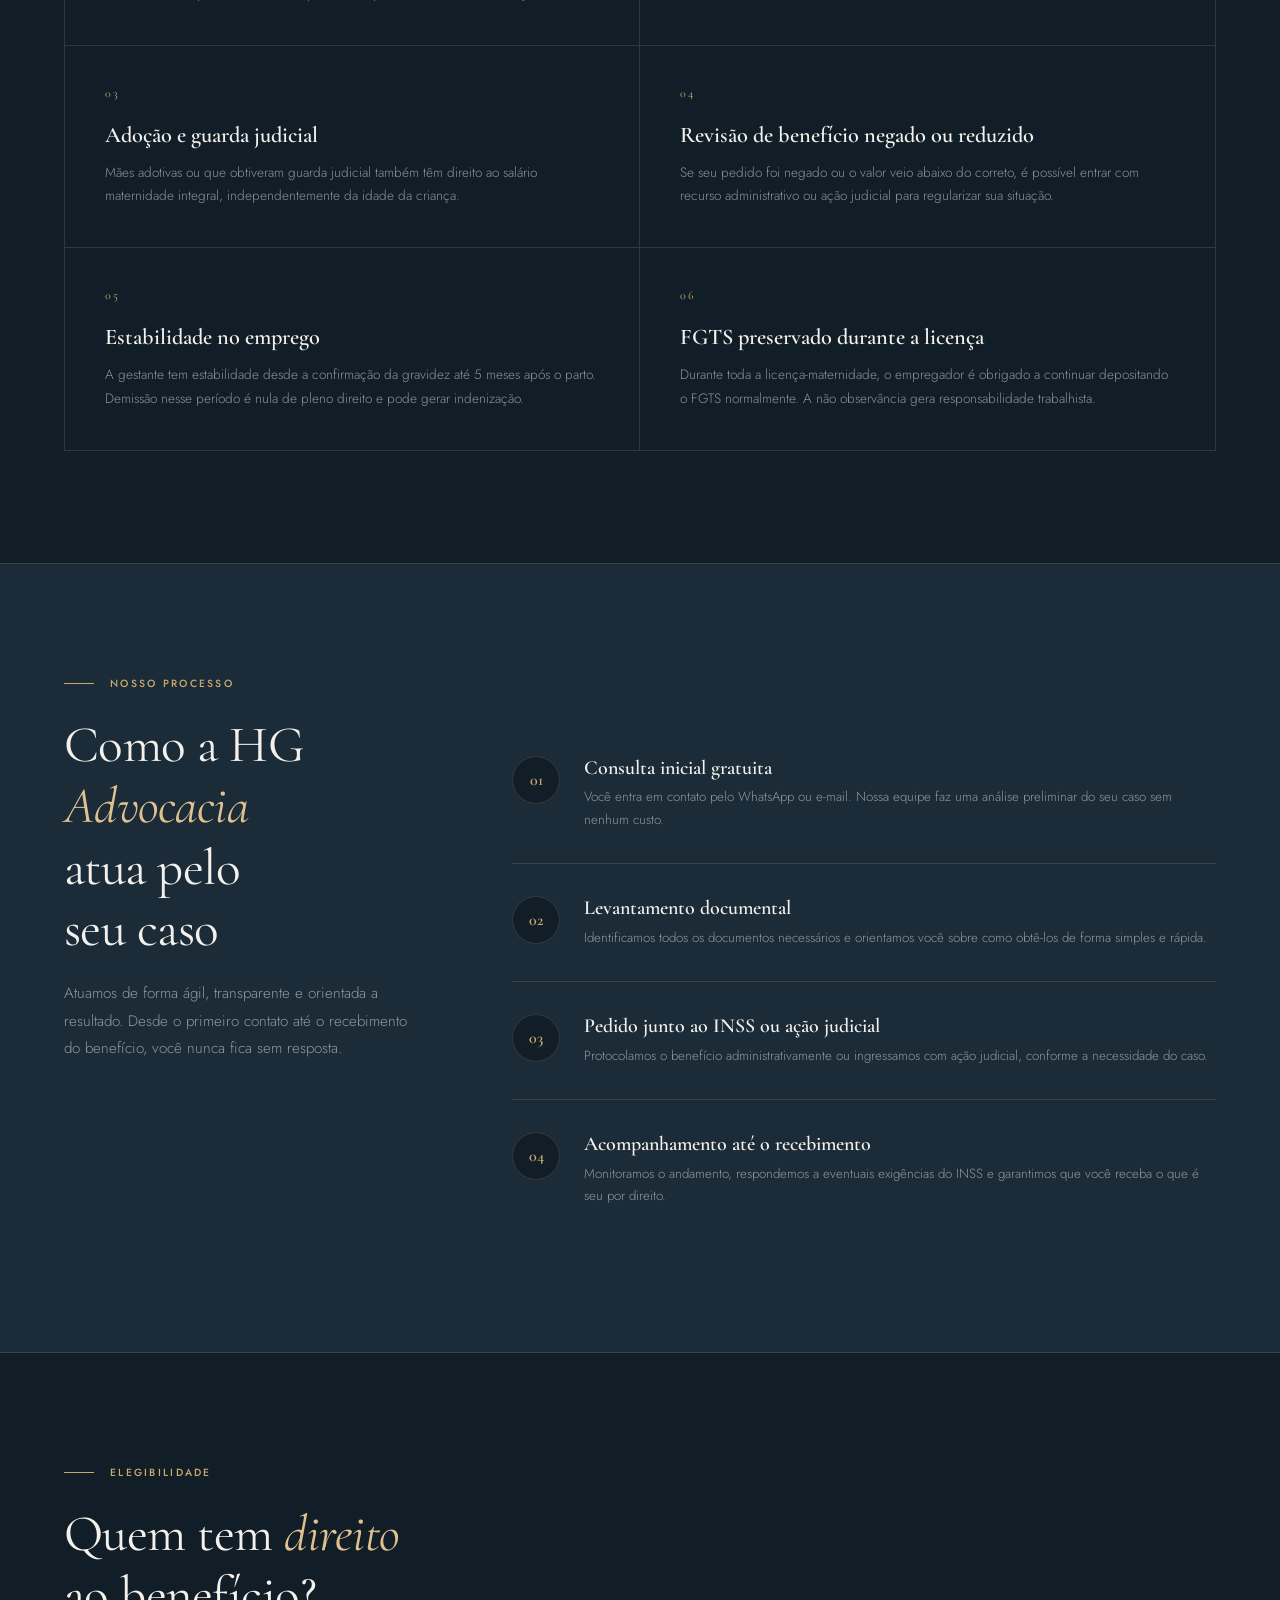
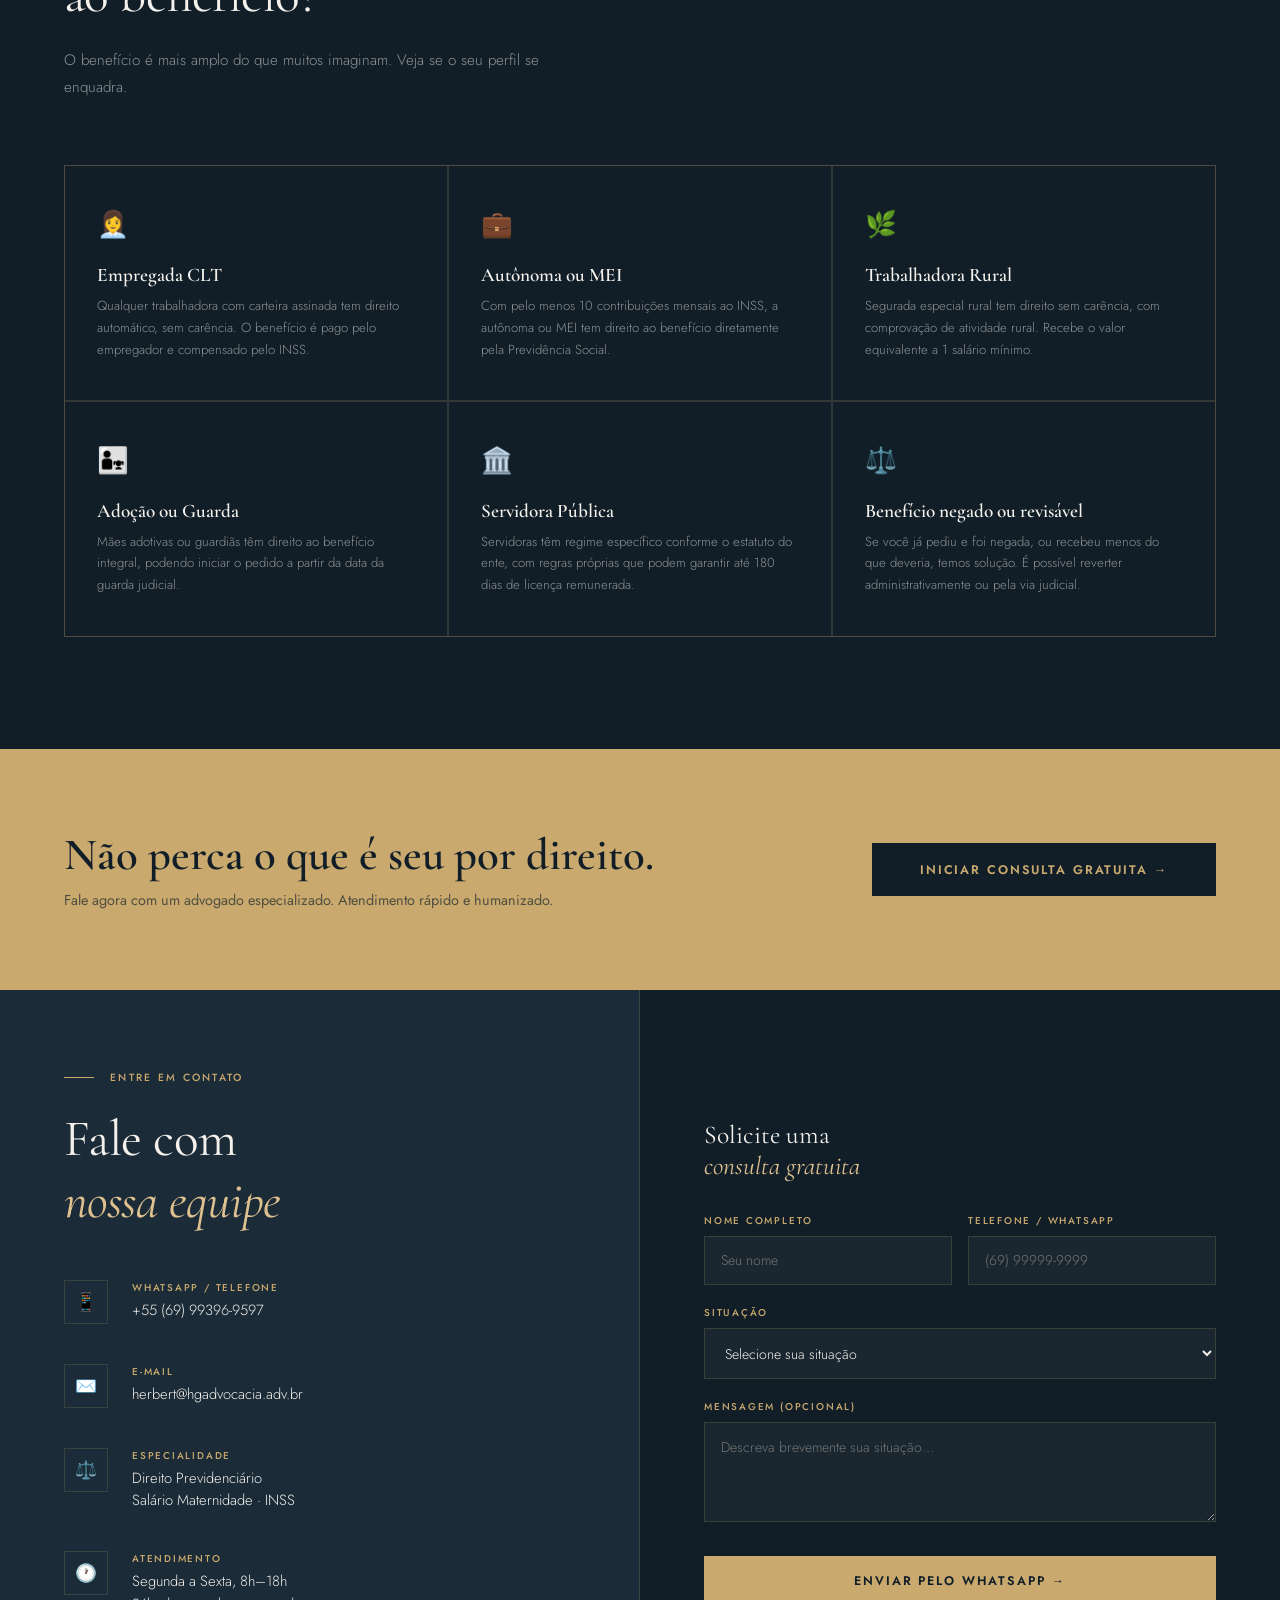
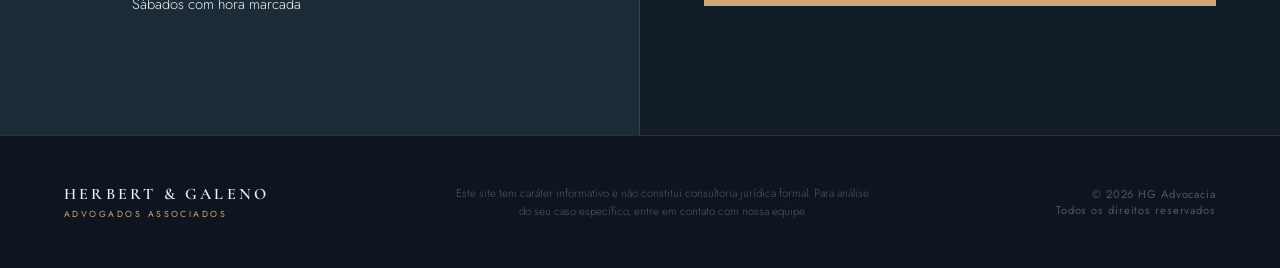
==== commit 0b66ab4e: "Update WhatsApp contact number and footer year" ====
--- a/hg-salario-maternidade.html
+++ b/hg-salario-maternidade.html
@@ -655,7 +655,7 @@
       <div class="contact-icon">📱</div>
       <div>
         <span class="contact-label">WhatsApp / Telefone</span>
-        <div class="contact-value"><a href="https://wa.me/5569933969597" target="_blank">+55 (69) 9396-9597</a></div>
+        <div class="contact-value"><a href="https://wa.me/55699933969597" target="_blank">+55 (69) 99396-9597</a></div>
       </div>
     </div>
     <div class="contact-item reveal">
@@ -722,7 +722,7 @@
     <div style="font-size:0.55rem; letter-spacing:0.28em; color:var(--gold); text-transform:uppercase; margin-top:0.3rem;">Advogados Associados</div>
   </div>
   <div class="footer-note">Este site tem caráter informativo e não constitui consultoria jurídica formal. Para análise do seu caso específico, entre em contato com nossa equipe.</div>
-  <div class="footer-right">© 2024 HG Advocacia<br>Todos os direitos reservados</div>
+  <div class="footer-right">© 2026 HG Advocacia<br>Todos os direitos reservados</div>
 </footer>
 
 <script>
@@ -744,7 +744,7 @@
     const sit = document.getElementById('situacao').value;
     const msg = document.getElementById('mensagem').value;
     const texto = `Olá! Vim pelo site da HG Advocacia.\n\n*Nome:* ${nome}\n*Telefone:* ${tel}\n*Situação:* ${sit || 'Não informada'}\n` + (msg ? `*Mensagem:* ${msg}` : '');
-    window.open(`https://wa.me/5569933969597?text=${encodeURIComponent(texto)}`, '_blank');
+    window.open(`https://wa.me/55699933969597?text=${encodeURIComponent(texto)}`, '_blank');
   }
 </script>
 </body>
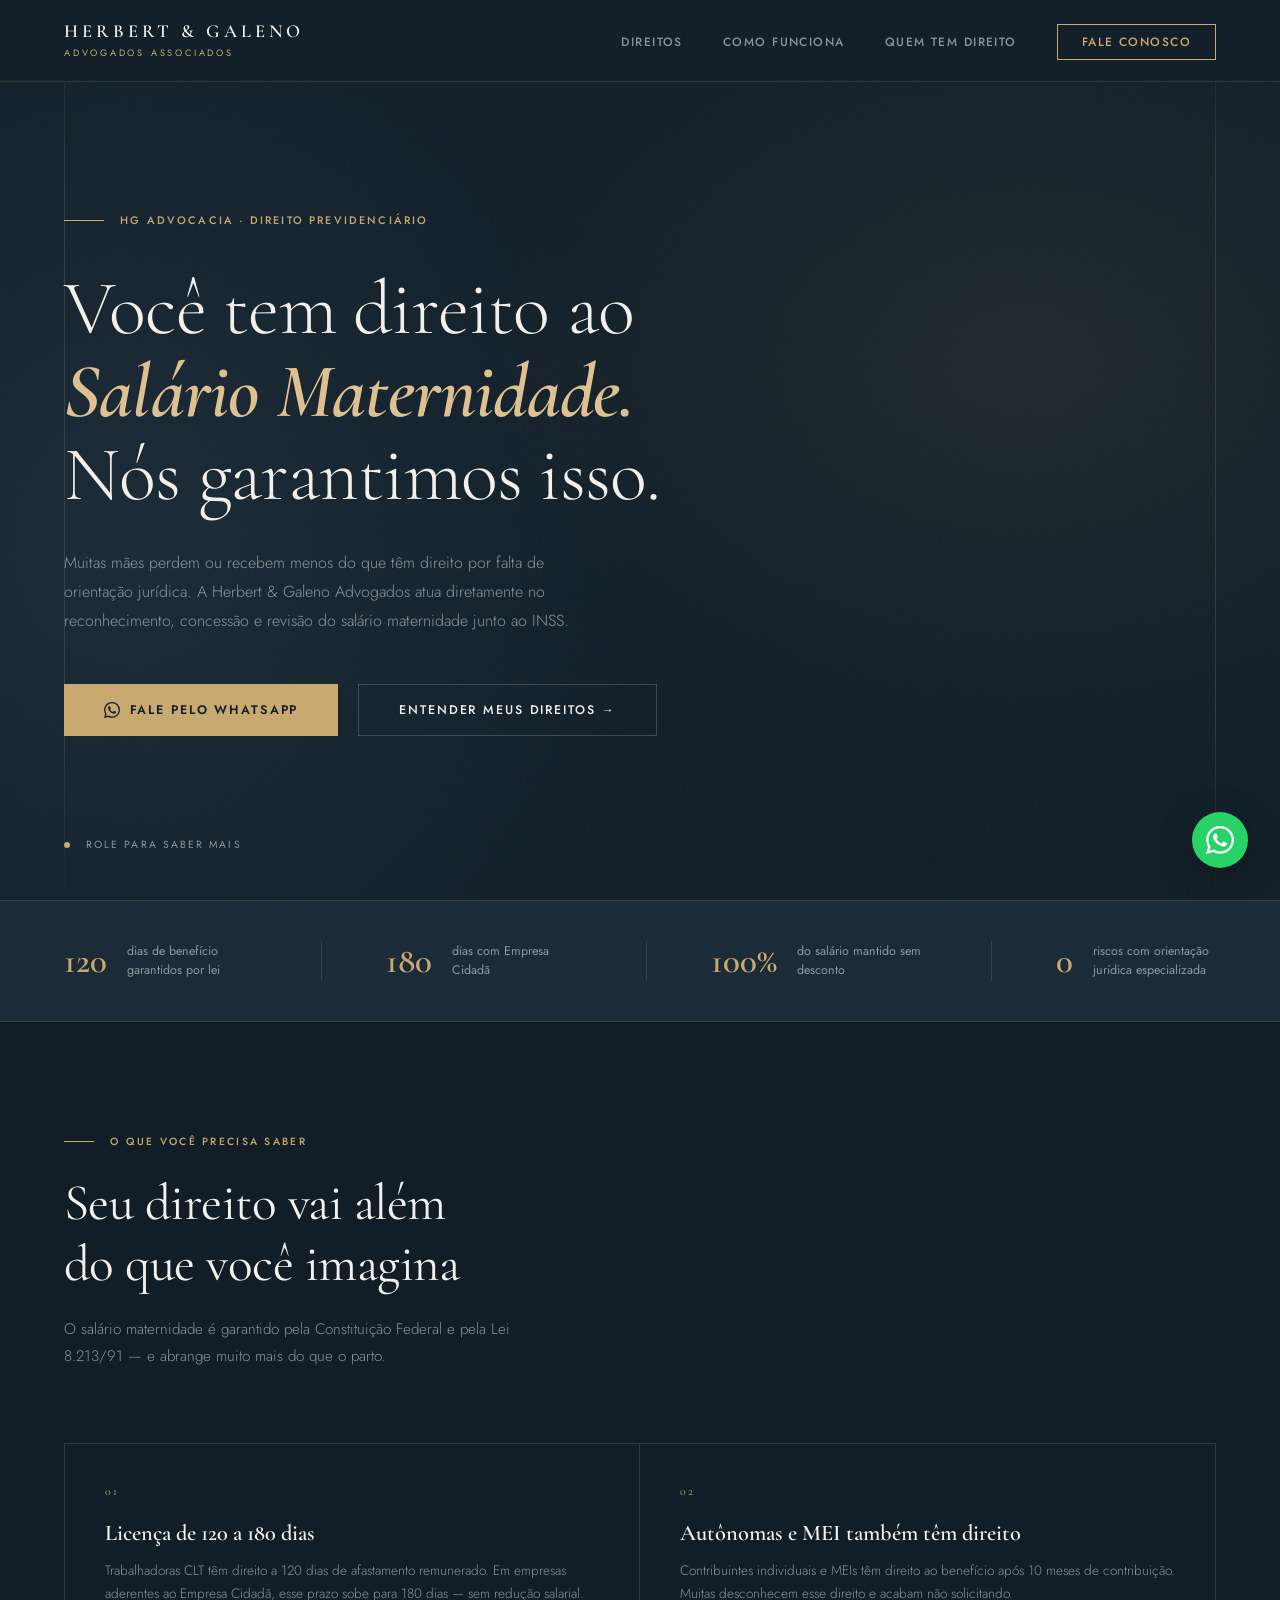
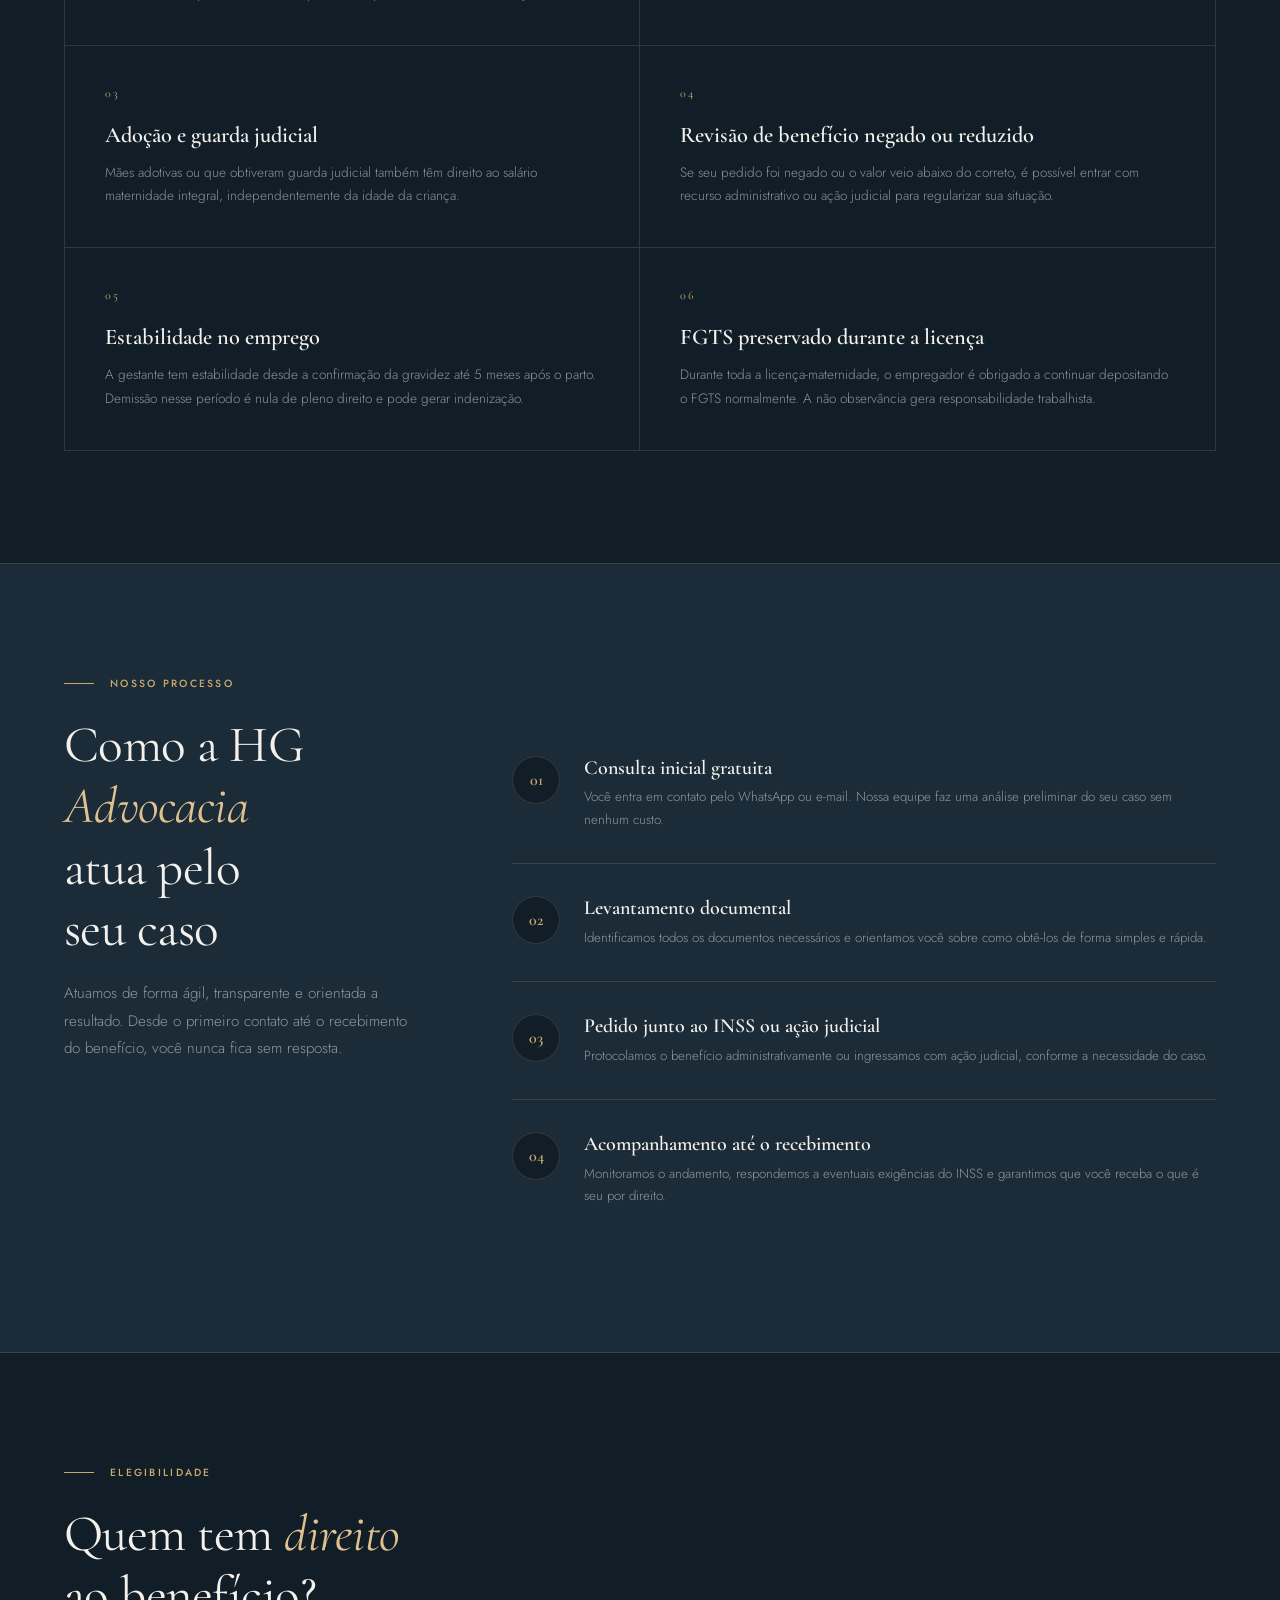
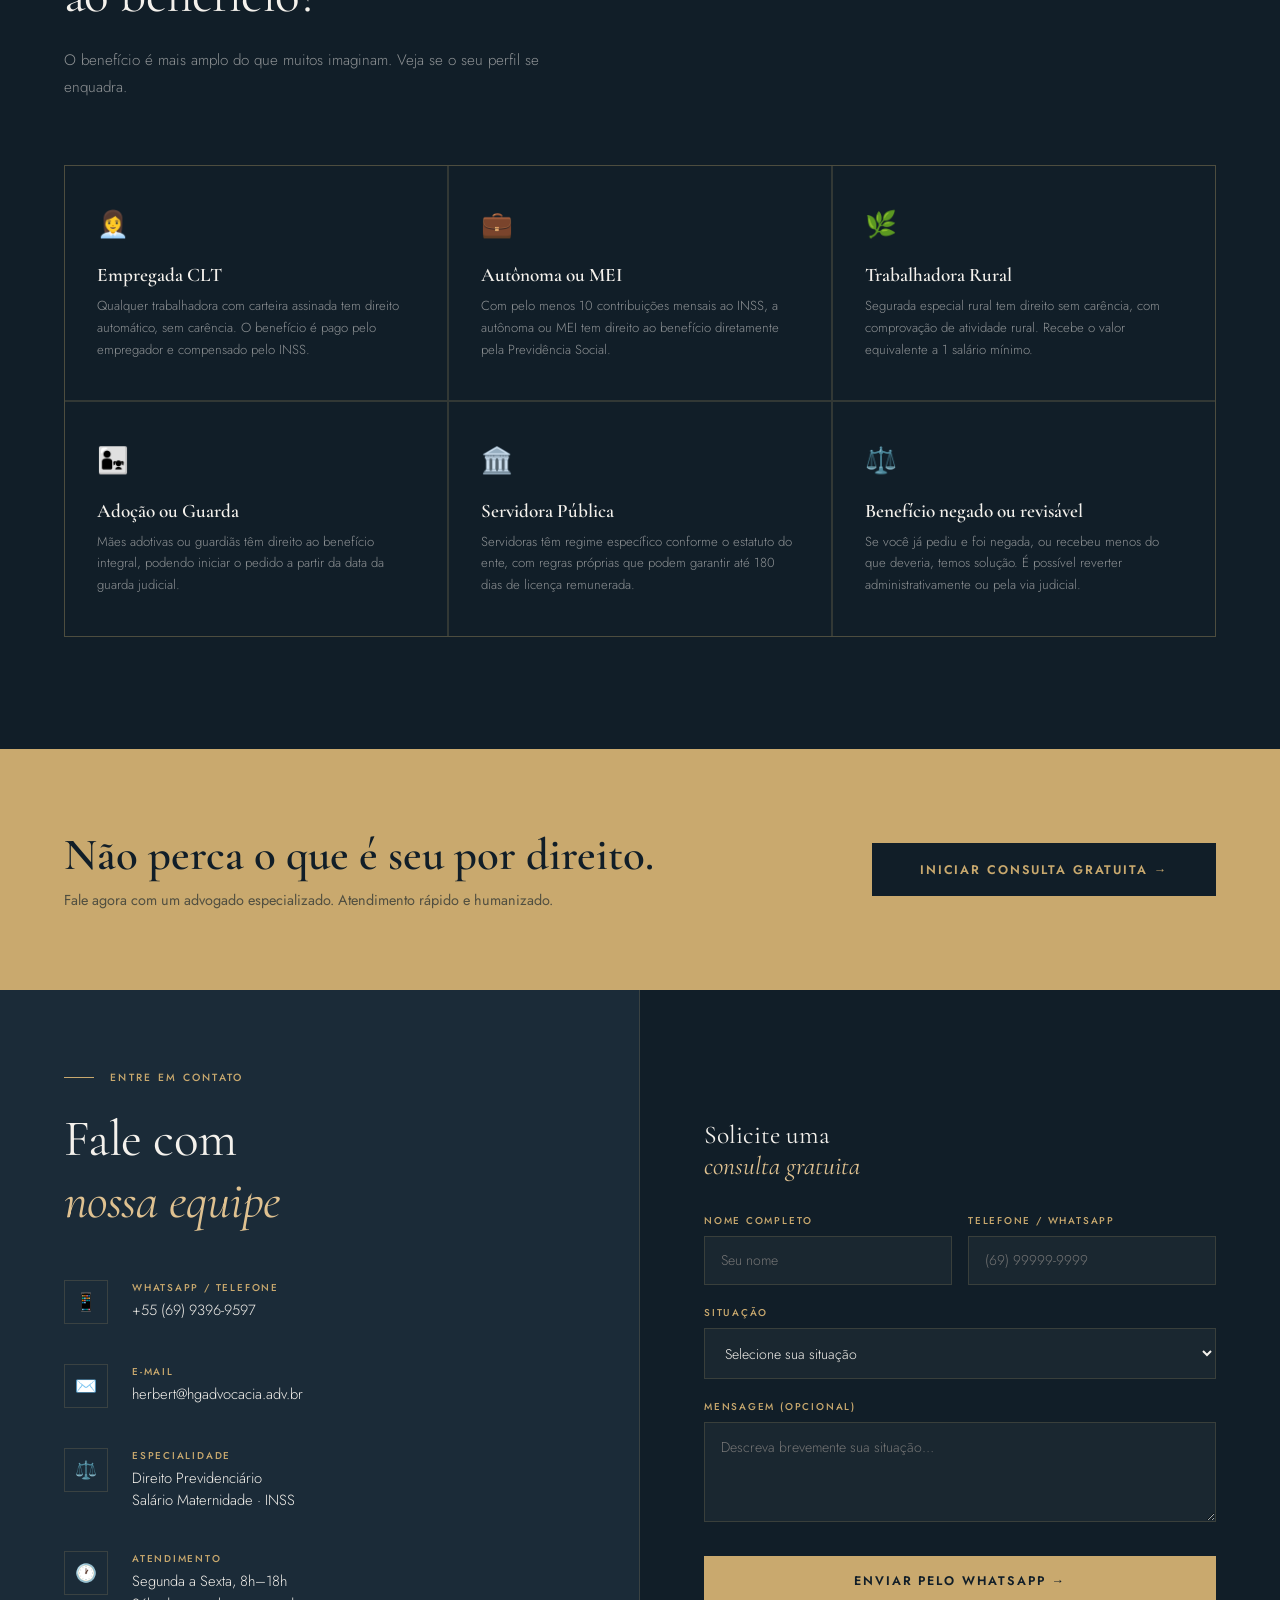
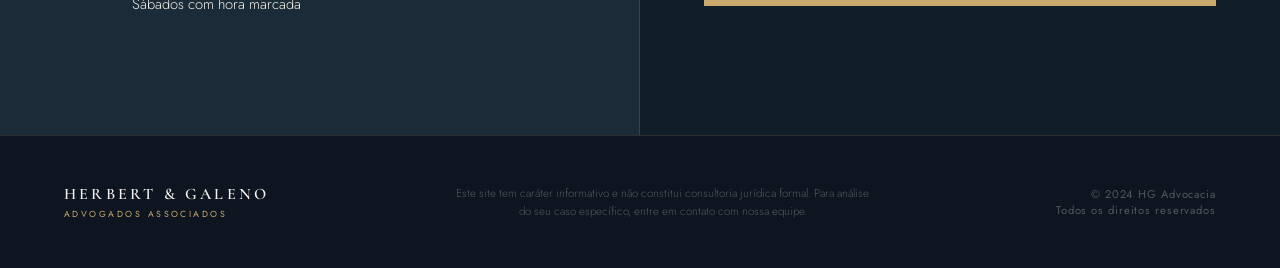
==== commit 7d925874: "Update hg-salario-maternidade.html" ====
--- a/hg-salario-maternidade.html
+++ b/hg-salario-maternidade.html
@@ -655,7 +655,7 @@
       <div class="contact-icon">📱</div>
       <div>
         <span class="contact-label">WhatsApp / Telefone</span>
-        <div class="contact-value"><a href="https://wa.me/55699933969597" target="_blank">+55 (69) 99396-9597</a></div>
+        <div class="contact-value"><a href="https://wa.me/5569933969597" target="_blank">+55 (69) 9396-9597</a></div>
       </div>
     </div>
     <div class="contact-item reveal">
@@ -722,7 +722,7 @@
     <div style="font-size:0.55rem; letter-spacing:0.28em; color:var(--gold); text-transform:uppercase; margin-top:0.3rem;">Advogados Associados</div>
   </div>
   <div class="footer-note">Este site tem caráter informativo e não constitui consultoria jurídica formal. Para análise do seu caso específico, entre em contato com nossa equipe.</div>
-  <div class="footer-right">© 2026 HG Advocacia<br>Todos os direitos reservados</div>
+  <div class="footer-right">© 2024 HG Advocacia<br>Todos os direitos reservados</div>
 </footer>
 
 <script>
@@ -744,7 +744,7 @@
     const sit = document.getElementById('situacao').value;
     const msg = document.getElementById('mensagem').value;
     const texto = `Olá! Vim pelo site da HG Advocacia.\n\n*Nome:* ${nome}\n*Telefone:* ${tel}\n*Situação:* ${sit || 'Não informada'}\n` + (msg ? `*Mensagem:* ${msg}` : '');
-    window.open(`https://wa.me/55699933969597?text=${encodeURIComponent(texto)}`, '_blank');
+    window.open(`https://wa.me/5569933969597?text=${encodeURIComponent(texto)}`, '_blank');
   }
 </script>
 </body>
